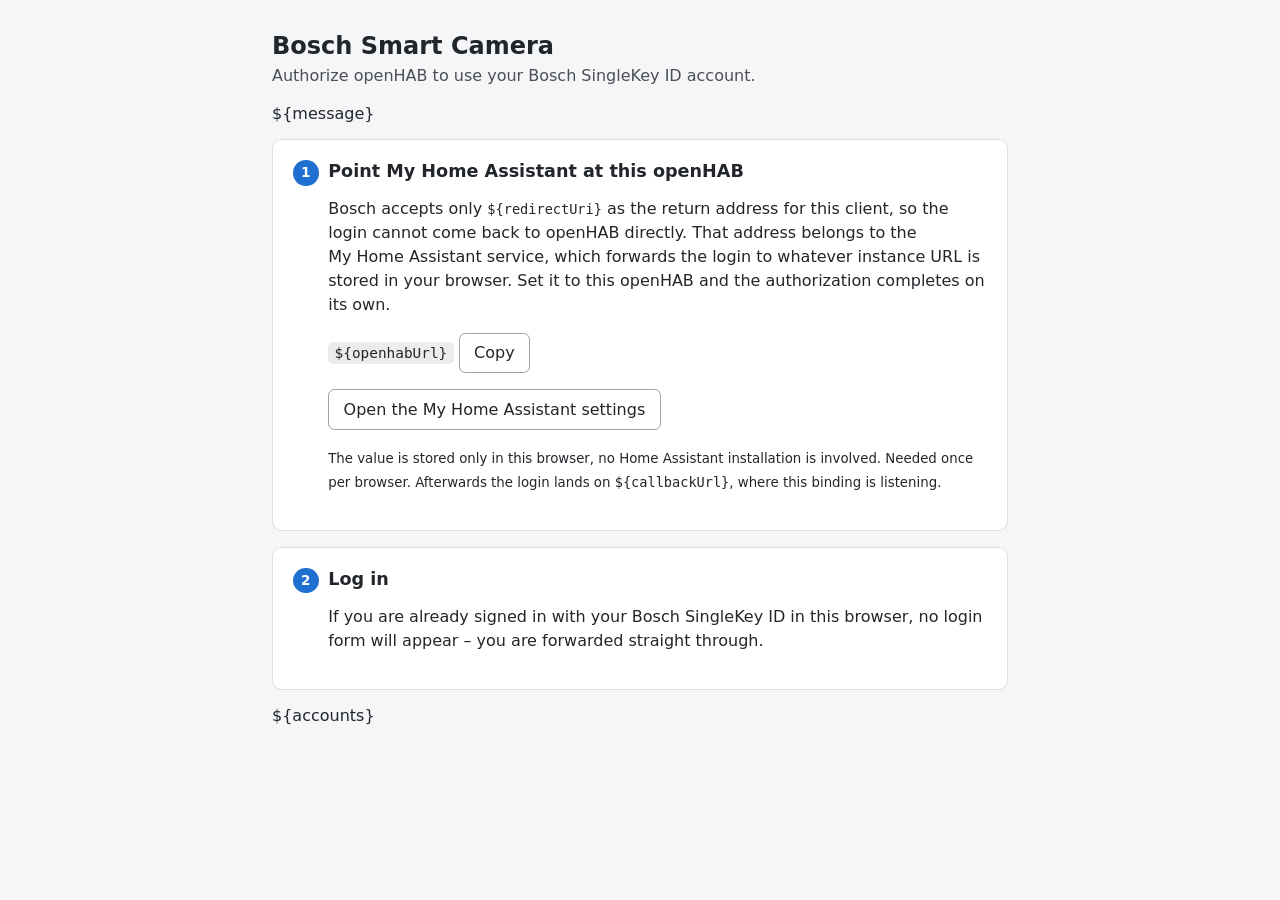
==== bundles/org.openhab.binding.boschsmartcam/src/main/resources/templates/index.html @ 394bc3c4 "[boschsmartcam] Lead the authorization page with the automatic flow Setting the My Home Assistant in" ====
<!DOCTYPE html>
<html lang="en">
<head>
<meta charset="utf-8">
<meta name="viewport" content="width=device-width, initial-scale=1">
<title>Bosch Smart Camera Authorization</title>
<style>
:root { color-scheme: light dark; }
body { font-family: system-ui, -apple-system, "Segoe UI", Roboto, sans-serif; margin: 0; padding: 2rem 1rem; background: #f5f6f8; color: #22262b; }
@media (prefers-color-scheme: dark) { body { background: #17191c; color: #e6e8ea; } }
main { max-width: 46rem; margin: 0 auto; }
h1 { font-size: 1.5rem; margin: 0 0 .25rem; }
h2 { font-size: 1.1rem; margin: 0; }
p { line-height: 1.5; }
.lead { margin-top: 0; opacity: .8; }
.card { background: #fff; border: 1px solid #dcdfe3; border-radius: .6rem; padding: 1.25rem; margin: 1rem 0; }
@media (prefers-color-scheme: dark) { .card { background: #22262b; border-color: #383d43; } }
.step { display: flex; align-items: baseline; gap: .6rem; }
.step .num { flex: 0 0 1.6rem; height: 1.6rem; line-height: 1.6rem; text-align: center; border-radius: 50%; background: #1f6fd0; color: #fff; font-size: .85rem; font-weight: 600; }
.head { display: flex; align-items: center; gap: .6rem; flex-wrap: wrap; }
.uid { font-family: ui-monospace, SFMono-Regular, Menlo, monospace; font-size: .8rem; opacity: .7; }
.badge { font-size: .75rem; padding: .15rem .5rem; border-radius: 1rem; border: 1px solid transparent; }
.badge.ok { background: #e3f6e8; border-color: #7fc99a; color: #1d6b38; }
.badge.pending { background: #fdf1dc; border-color: #e0b567; color: #7d5410; }
textarea { width: 100%; box-sizing: border-box; min-height: 4.5rem; font-family: ui-monospace, SFMono-Regular, Menlo, monospace; font-size: .85rem; padding: .5rem; border-radius: .4rem; border: 1px solid #c4c8cd; background: inherit; color: inherit; }
button, .button { font: inherit; cursor: pointer; border-radius: .4rem; border: 1px solid #1f6fd0; background: #1f6fd0; color: #fff; padding: .45rem .9rem; text-decoration: none; display: inline-block; }
button.secondary, .button.secondary { background: transparent; color: inherit; border-color: #9aa0a6; }
.message { padding: .7rem .9rem; border-radius: .4rem; margin: 1rem 0; }
.message.ok { background: #e3f6e8; color: #1d6b38; }
.message.error { background: #fbe3e3; color: #8c2020; }
.empty { opacity: .8; }
.url { font-family: ui-monospace, SFMono-Regular, Menlo, monospace; font-size: .9rem; padding: .2rem .4rem; border-radius: .3rem; background: rgba(127,127,127,.15); }
details.fallback { margin-top: 1rem; border-top: 1px solid #dcdfe3; padding-top: .75rem; }
@media (prefers-color-scheme: dark) { details.fallback { border-color: #383d43; } }
details.fallback summary { cursor: pointer; font-size: .92rem; opacity: .85; }
code { font-family: ui-monospace, SFMono-Regular, Menlo, monospace; font-size: .85rem; }
</style>
</head>
<body>
<main>
<h1>Bosch Smart Camera</h1>
<p class="lead">Authorize openHAB to use your Bosch SingleKey ID account.</p>

${message}

<section class="card">
  <div class="step">
    <span class="num">1</span>
    <div>
      <h2>Point My&nbsp;Home&nbsp;Assistant at this openHAB</h2>
      <p>Bosch accepts only <code>${redirectUri}</code> as the return address for this client, so the login cannot come
      back to openHAB directly. That address belongs to the My&nbsp;Home&nbsp;Assistant service, which forwards the
      login to whatever instance URL is stored in your browser. Set it to this openHAB and the authorization completes
      on its own.</p>
      <p><span class="url" id="openhab-url">${openhabUrl}</span>
         <button type="button" class="secondary" id="copy-url">Copy</button></p>
      <p><a class="button secondary" href="${instanceSettingsUrl}" target="_blank" rel="noopener">Open the My&nbsp;Home&nbsp;Assistant settings</a></p>
      <p><small>The value is stored only in this browser, no Home Assistant installation is involved. Needed once per
      browser. Afterwards the login lands on <code>${callbackUrl}</code>, where this binding is listening.</small></p>
    </div>
  </div>
</section>

<section class="card">
  <div class="step">
    <span class="num">2</span>
    <div>
      <h2>Log in</h2>
      <p>If you are already signed in with your Bosch SingleKey ID in this browser, no login form will appear &ndash;
      you are forwarded straight through.</p>
    </div>
  </div>
</section>

${accounts}
</main>
<script>
var copyButton = document.getElementById("copy-url");
if (copyButton && navigator.clipboard) {
  copyButton.addEventListener("click", function () {
    navigator.clipboard.writeText(document.getElementById("openhab-url").textContent.trim()).then(function () {
      copyButton.textContent = "Copied";
      setTimeout(function () { copyButton.textContent = "Copy"; }, 2000);
    });
  });
} else if (copyButton) {
  copyButton.hidden = true;
}

document.querySelectorAll("form.authorize").forEach(function (form) {
  form.addEventListener("submit", function (event) {
    var field = form.querySelector("textarea");
    var value = field.value.trim();
    if (value.indexOf("code=") === -1) {
      event.preventDefault();
      field.setCustomValidity("This address does not contain a code parameter. Please copy the complete address.");
      field.reportValidity();
    }
  });
  form.querySelector("textarea").addEventListener("input", function (event) {
    event.target.setCustomValidity("");
  });
});
</script>
</body>
</html>
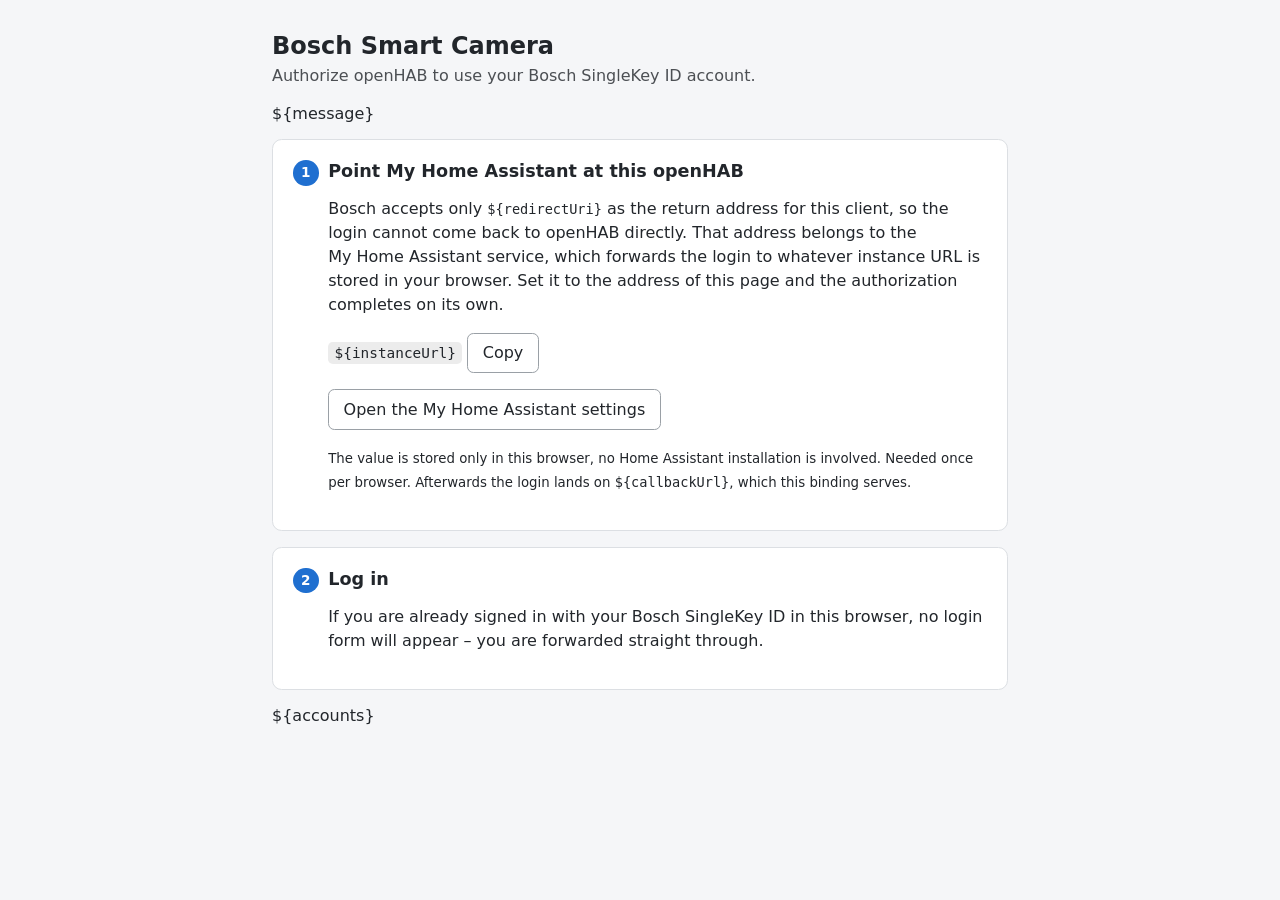
==== commit 879b926a: "[boschsmartcam] Keep the OAuth callback inside the binding's own path The forwarding page appends it" ====
--- a/bundles/org.openhab.binding.boschsmartcam/src/main/resources/templates/index.html
+++ b/bundles/org.openhab.binding.boschsmartcam/src/main/resources/templates/index.html
@@ -50,13 +50,13 @@
       <h2>Point My&nbsp;Home&nbsp;Assistant at this openHAB</h2>
       <p>Bosch accepts only <code>${redirectUri}</code> as the return address for this client, so the login cannot come
       back to openHAB directly. That address belongs to the My&nbsp;Home&nbsp;Assistant service, which forwards the
-      login to whatever instance URL is stored in your browser. Set it to this openHAB and the authorization completes
-      on its own.</p>
-      <p><span class="url" id="openhab-url">${openhabUrl}</span>
+      login to whatever instance URL is stored in your browser. Set it to the address of this page and the
+      authorization completes on its own.</p>
+      <p><span class="url" id="openhab-url">${instanceUrl}</span>
          <button type="button" class="secondary" id="copy-url">Copy</button></p>
       <p><a class="button secondary" href="${instanceSettingsUrl}" target="_blank" rel="noopener">Open the My&nbsp;Home&nbsp;Assistant settings</a></p>
       <p><small>The value is stored only in this browser, no Home Assistant installation is involved. Needed once per
-      browser. Afterwards the login lands on <code>${callbackUrl}</code>, where this binding is listening.</small></p>
+      browser. Afterwards the login lands on <code>${callbackUrl}</code>, which this binding serves.</small></p>
     </div>
   </div>
 </section>
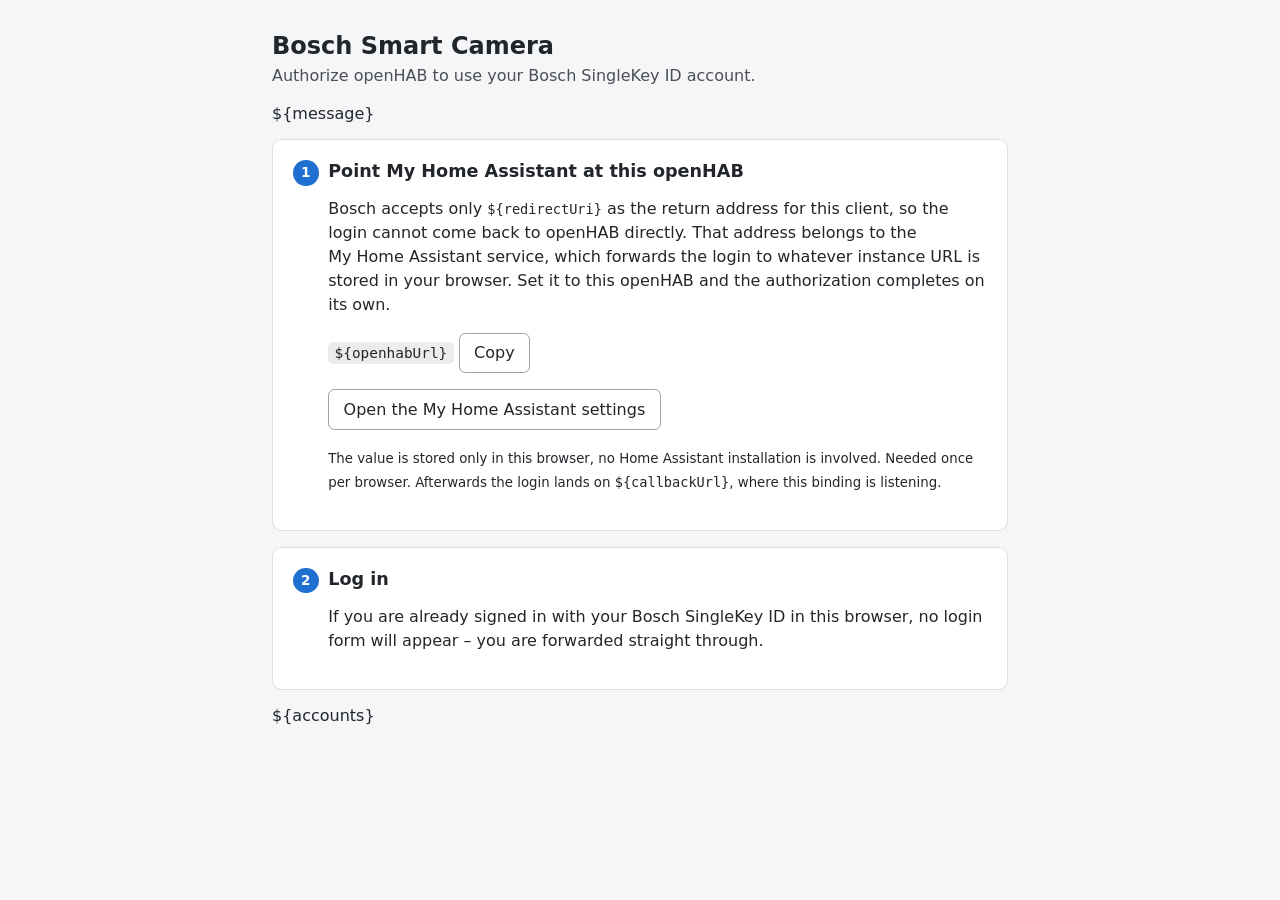
==== commit 3737b1b8: "Revert "[boschsmartcam] Keep the OAuth callback inside the binding's own path" This reverts commit f" ====
--- a/bundles/org.openhab.binding.boschsmartcam/src/main/resources/templates/index.html
+++ b/bundles/org.openhab.binding.boschsmartcam/src/main/resources/templates/index.html
@@ -50,13 +50,13 @@
       <h2>Point My&nbsp;Home&nbsp;Assistant at this openHAB</h2>
       <p>Bosch accepts only <code>${redirectUri}</code> as the return address for this client, so the login cannot come
       back to openHAB directly. That address belongs to the My&nbsp;Home&nbsp;Assistant service, which forwards the
-      login to whatever instance URL is stored in your browser. Set it to the address of this page and the
-      authorization completes on its own.</p>
-      <p><span class="url" id="openhab-url">${instanceUrl}</span>
+      login to whatever instance URL is stored in your browser. Set it to this openHAB and the authorization completes
+      on its own.</p>
+      <p><span class="url" id="openhab-url">${openhabUrl}</span>
          <button type="button" class="secondary" id="copy-url">Copy</button></p>
       <p><a class="button secondary" href="${instanceSettingsUrl}" target="_blank" rel="noopener">Open the My&nbsp;Home&nbsp;Assistant settings</a></p>
       <p><small>The value is stored only in this browser, no Home Assistant installation is involved. Needed once per
-      browser. Afterwards the login lands on <code>${callbackUrl}</code>, which this binding serves.</small></p>
+      browser. Afterwards the login lands on <code>${callbackUrl}</code>, where this binding is listening.</small></p>
     </div>
   </div>
 </section>
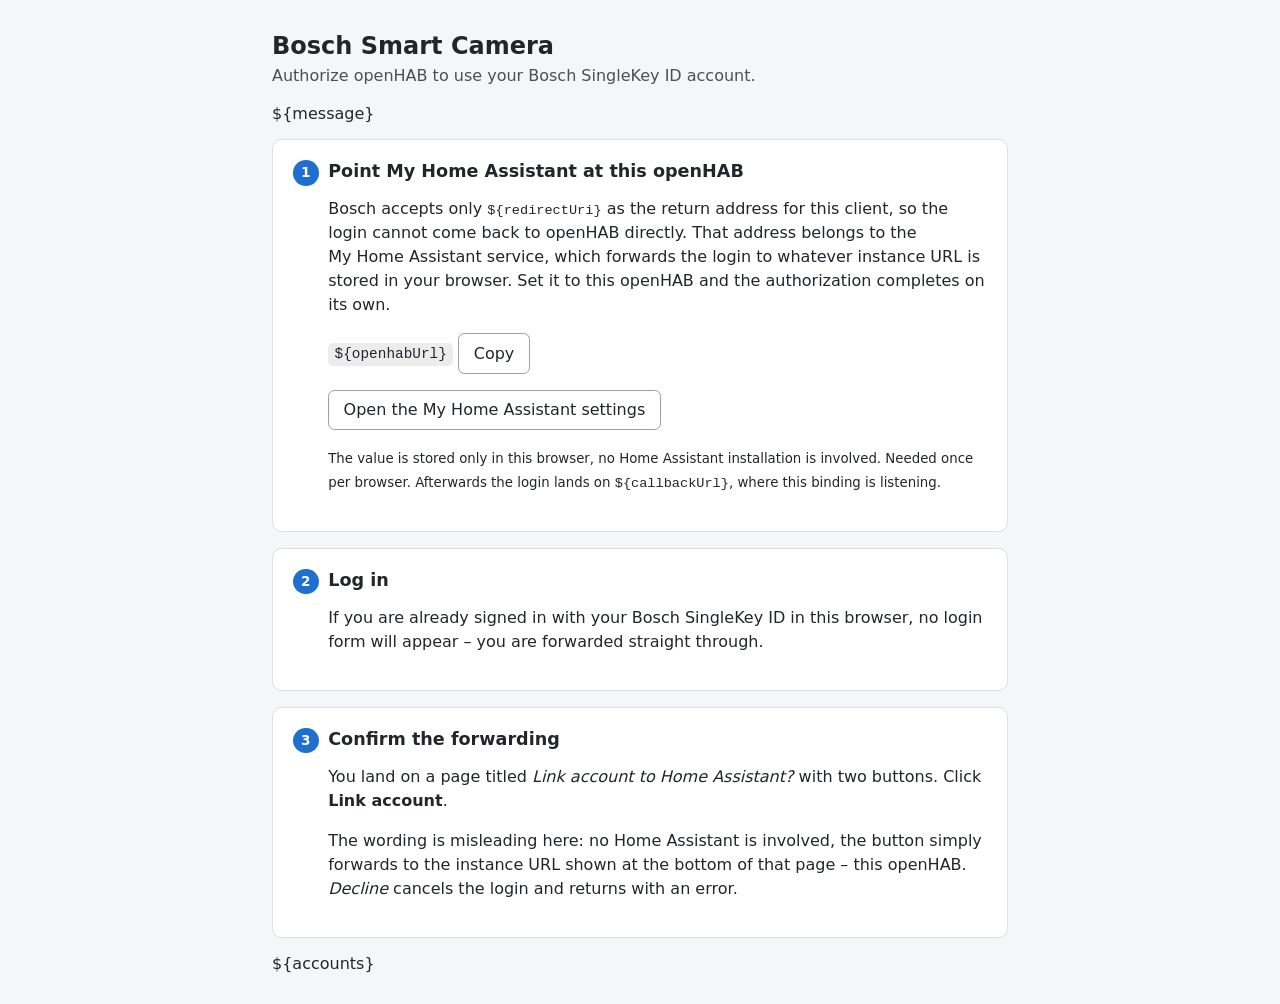
==== commit fd3553fd: "[boschsmartcam] Give every servlet alias its own class, document the button The HTTP service derives" ====
--- a/bundles/org.openhab.binding.boschsmartcam/src/main/resources/templates/index.html
+++ b/bundles/org.openhab.binding.boschsmartcam/src/main/resources/templates/index.html
@@ -72,6 +72,20 @@
   </div>
 </section>
 
+<section class="card">
+  <div class="step">
+    <span class="num">3</span>
+    <div>
+      <h2>Confirm the forwarding</h2>
+      <p>You land on a page titled <em>Link account to Home&nbsp;Assistant?</em> with two buttons. Click
+      <strong>Link account</strong>.</p>
+      <p>The wording is misleading here: no Home Assistant is involved, the button simply forwards to the instance URL
+      shown at the bottom of that page &ndash; this openHAB. <em>Decline</em> cancels the login and returns with an
+      error.</p>
+    </div>
+  </div>
+</section>
+
 ${accounts}
 </main>
 <script>
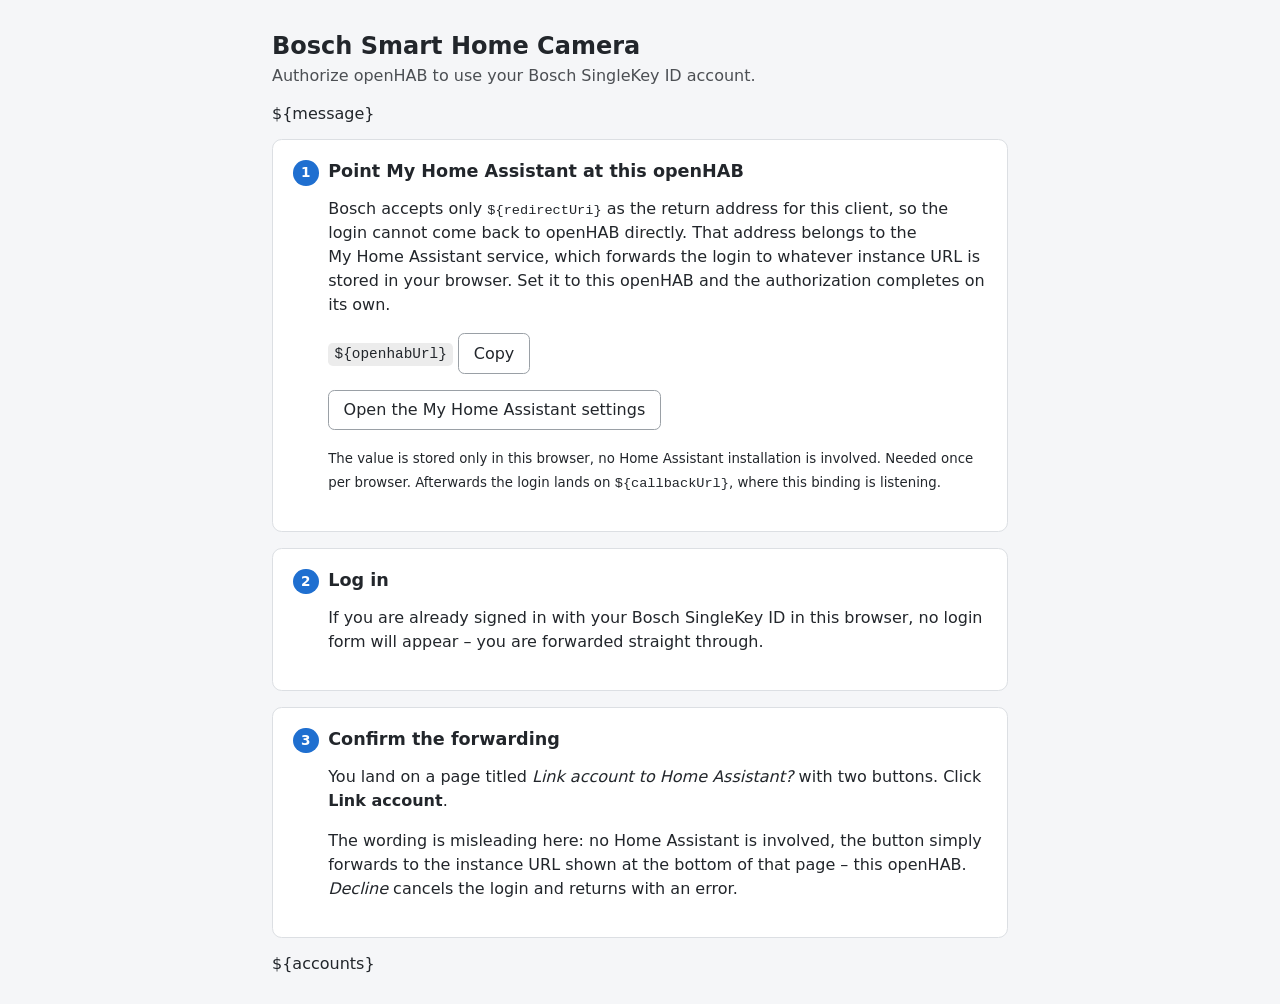
==== commit e850549d: "[boschsmartcam] Rename the binding to Bosch Smart Home Camera The devices are sold as Bosch Smart Ho" ====
--- a/bundles/org.openhab.binding.boschsmartcam/src/main/resources/templates/index.html
+++ b/bundles/org.openhab.binding.boschsmartcam/src/main/resources/templates/index.html
@@ -3,7 +3,7 @@
 <head>
 <meta charset="utf-8">
 <meta name="viewport" content="width=device-width, initial-scale=1">
-<title>Bosch Smart Camera Authorization</title>
+<title>Bosch Smart Home Camera Authorization</title>
 <style>
 :root { color-scheme: light dark; }
 body { font-family: system-ui, -apple-system, "Segoe UI", Roboto, sans-serif; margin: 0; padding: 2rem 1rem; background: #f5f6f8; color: #22262b; }
@@ -38,7 +38,7 @@
 </head>
 <body>
 <main>
-<h1>Bosch Smart Camera</h1>
+<h1>Bosch Smart Home Camera</h1>
 <p class="lead">Authorize openHAB to use your Bosch SingleKey ID account.</p>
 
 ${message}
@@ -54,7 +54,7 @@
       on its own.</p>
       <p><span class="url" id="openhab-url">${openhabUrl}</span>
          <button type="button" class="secondary" id="copy-url">Copy</button></p>
-      <p><a class="button secondary" href="${instanceSettingsUrl}" target="_blank" rel="noopener">Open the My&nbsp;Home&nbsp;Assistant settings</a></p>
+      <p><a class="button secondary" href="${instanceSettingsUrl}">Open the My&nbsp;Home&nbsp;Assistant settings</a></p>
       <p><small>The value is stored only in this browser, no Home Assistant installation is involved. Needed once per
       browser. Afterwards the login lands on <code>${callbackUrl}</code>, where this binding is listening.</small></p>
     </div>
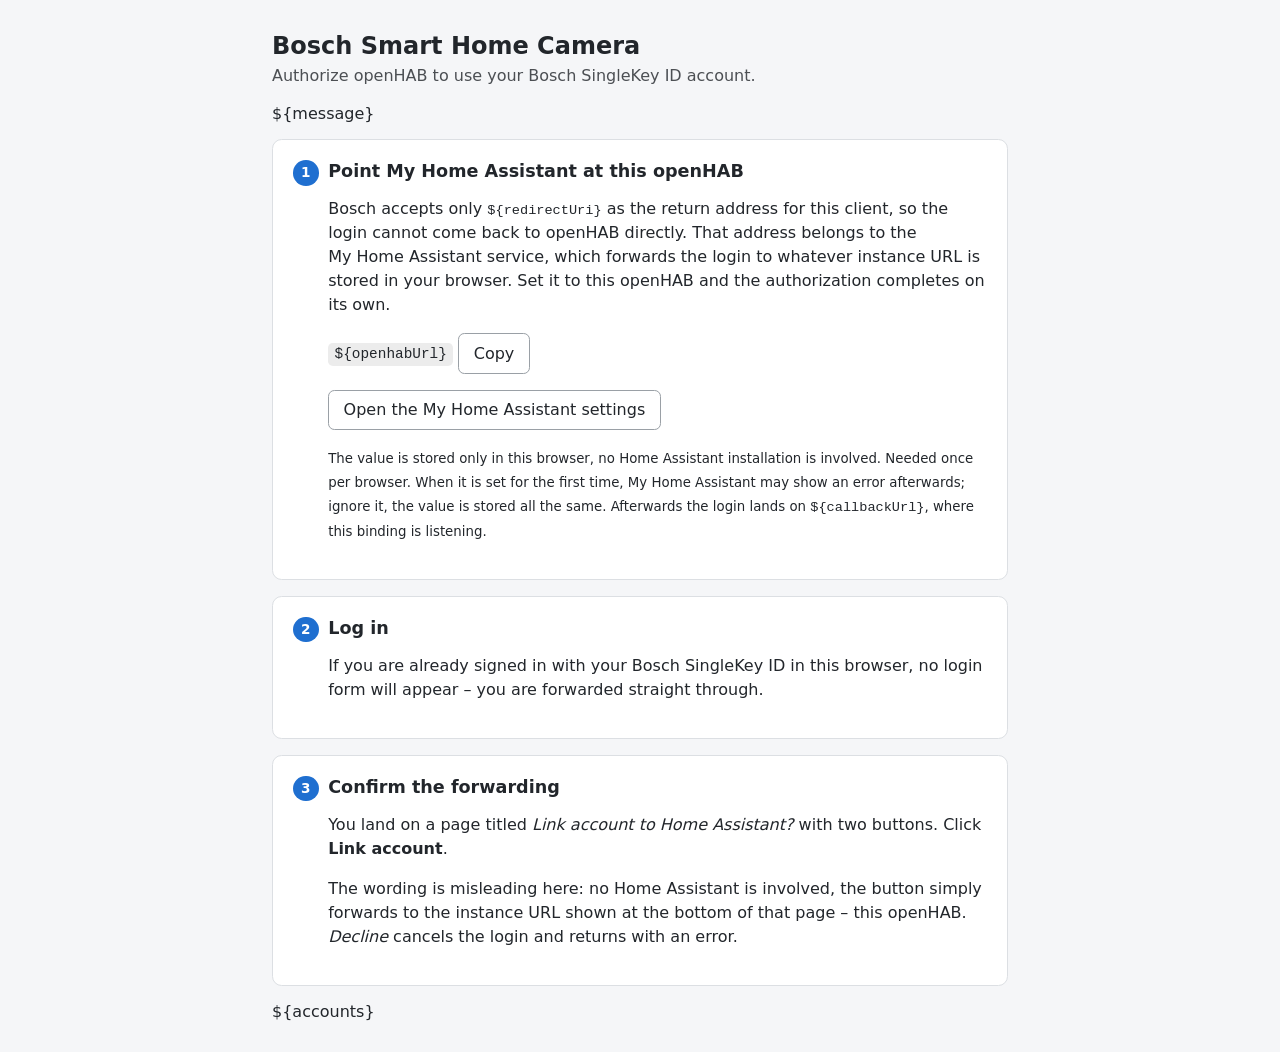
==== commit fa56e727: "[boschsmartcam] Initial contribution Binding for the Bosch Smart Home cameras of the second generati" ====
--- a/bundles/org.openhab.binding.boschsmartcam/src/main/resources/templates/index.html
+++ b/bundles/org.openhab.binding.boschsmartcam/src/main/resources/templates/index.html
@@ -30,6 +30,7 @@
 .message.error { background: #fbe3e3; color: #8c2020; }
 .empty { opacity: .8; }
 .url { font-family: ui-monospace, SFMono-Regular, Menlo, monospace; font-size: .9rem; padding: .2rem .4rem; border-radius: .3rem; background: rgba(127,127,127,.15); }
+p.hint { font-size: .9rem; opacity: .8; }
 details.fallback { margin-top: 1rem; border-top: 1px solid #dcdfe3; padding-top: .75rem; }
 @media (prefers-color-scheme: dark) { details.fallback { border-color: #383d43; } }
 details.fallback summary { cursor: pointer; font-size: .92rem; opacity: .85; }
@@ -56,7 +57,9 @@
          <button type="button" class="secondary" id="copy-url">Copy</button></p>
       <p><a class="button secondary" href="${instanceSettingsUrl}">Open the My&nbsp;Home&nbsp;Assistant settings</a></p>
       <p><small>The value is stored only in this browser, no Home Assistant installation is involved. Needed once per
-      browser. Afterwards the login lands on <code>${callbackUrl}</code>, where this binding is listening.</small></p>
+      browser. When it is set for the first time, My&nbsp;Home&nbsp;Assistant may show an error afterwards; ignore it,
+      the value is stored all the same. Afterwards the login lands on <code>${callbackUrl}</code>, where this binding
+      is listening.</small></p>
     </div>
   </div>
 </section>
